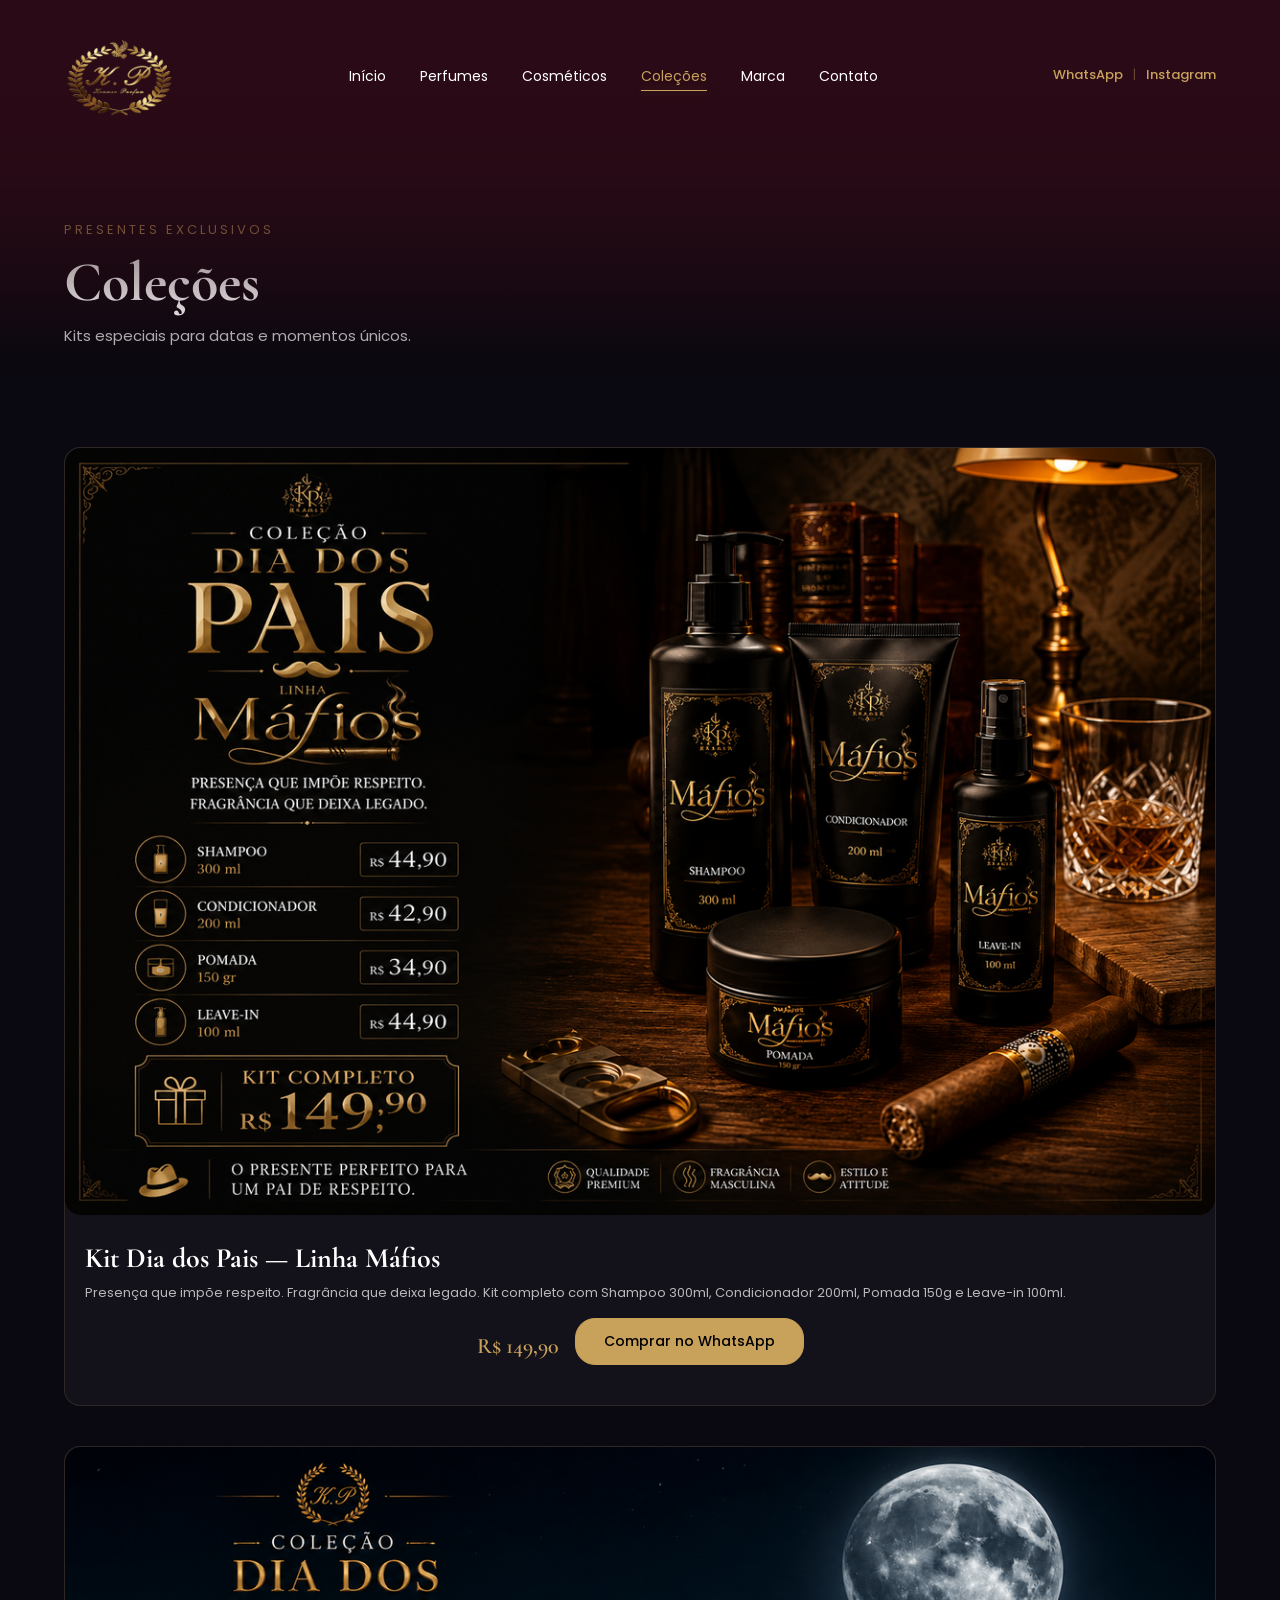
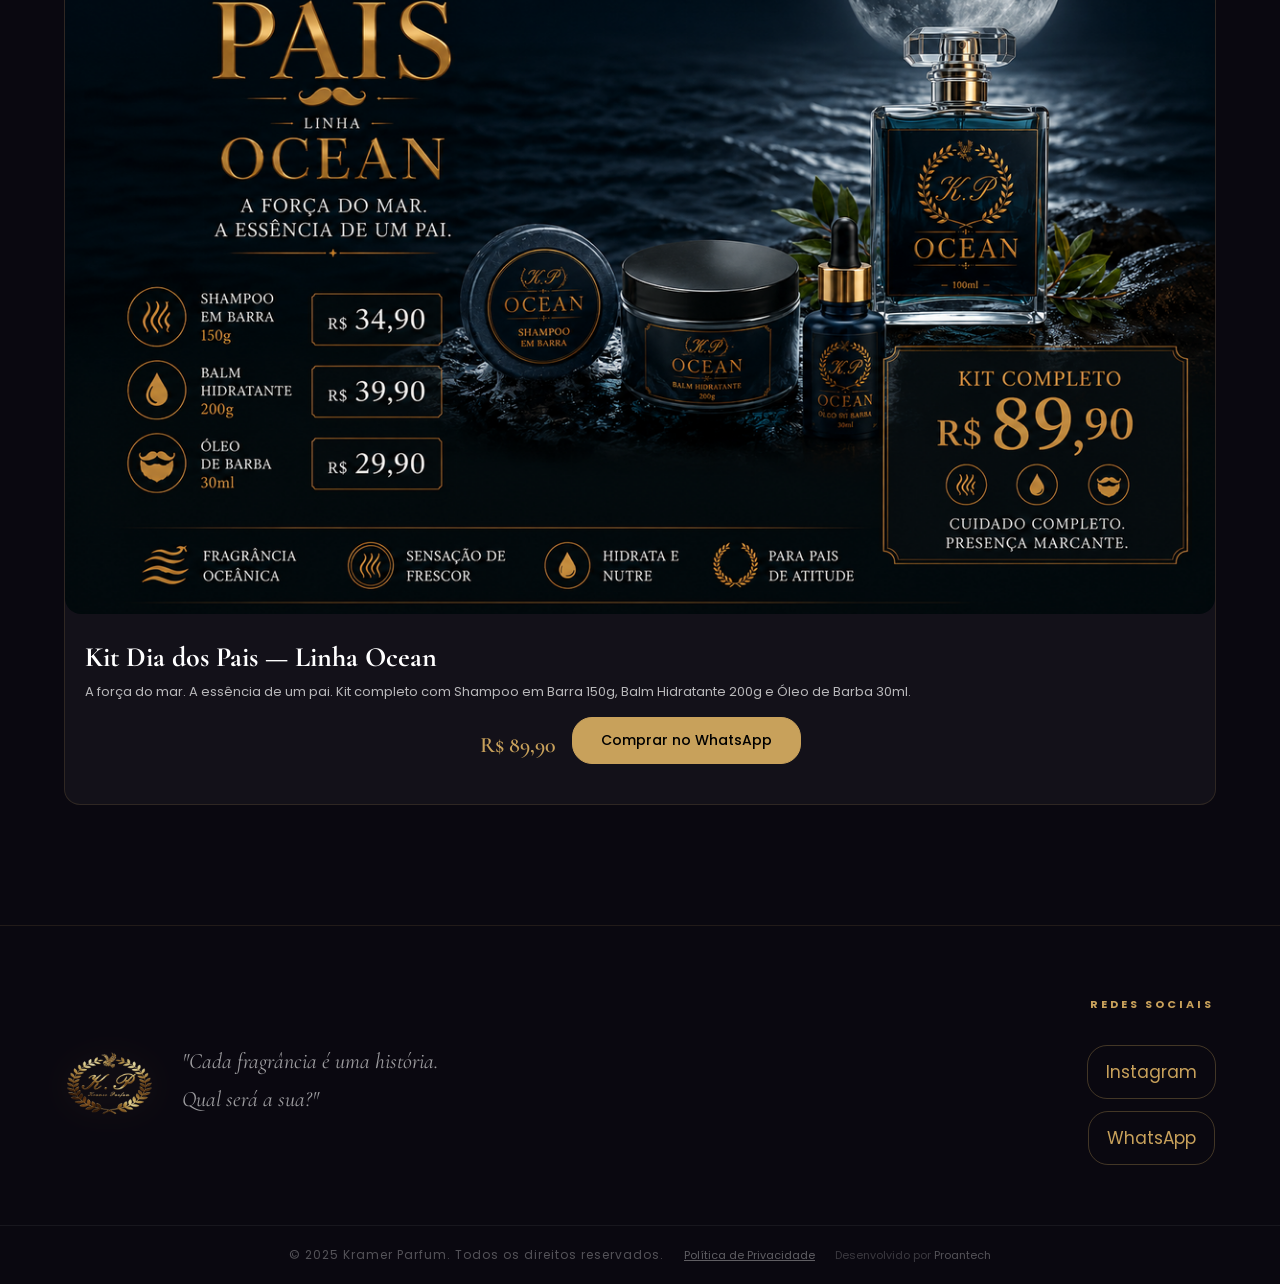
==== colecoes.html @ ac31b524 "update update" ====
<!DOCTYPE html>
<html lang="pt-BR">
<head>
    <meta charset="UTF-8">
    <link rel="icon" type="image/x-icon" href="imagens/logo/fivicon.ico">
    <meta name="viewport" content="width=device-width, initial-scale=1.0">
    <title>Coleções — Kramer Parfum</title>
    <link href="https://fonts.googleapis.com/css2?family=Poppins:wght@300;400;600&family=Cormorant+Garamond:wght@500;600&display=swap" rel="stylesheet">
    <link rel="stylesheet" href="style.css?v=1.2">
</head>
<body data-page="colecoes">

<header class="header">
    <div class="container">
        <div class="logo"><img src="imagens/logo/logo.png" alt="Kramer Parfum"></div>
        <nav class="menu">
            <a href="index.html"      data-page="inicio">Início</a>
            <a href="perfumes.html"   data-page="perfumes">Perfumes</a>
            <a href="cosmeticos.html" data-page="cosmeticos">Cosméticos</a>
            <a href="colecoes.html"   data-page="colecoes">Coleções</a>
            <a href="marca.html"      data-page="marca">Marca</a>
            <a href="contato.html"    data-page="contato">Contato</a>
        </nav>
        <div class="header-social desktop-only">
            <a href="https://wa.me/5500000000000" target="_blank">WhatsApp</a>
            <span class="header-social-sep">|</span>
            <a href="https://instagram.com/kramerparfum" target="_blank">Instagram</a>
        </div>
        <button class="hamburger" id="hamburger" onclick="toggleMenu()">
            <span></span><span></span><span></span>
        </button>
    </div>
</header>

<div class="menu-mobile" id="menuMobile">
    <button class="menu-mobile-close" onclick="toggleMenu()">×</button>
    <nav class="menu-mobile-links">
        <a href="index.html"      data-page="inicio"     onclick="toggleMenu()">Início</a>
        <a href="perfumes.html"   data-page="perfumes"   onclick="toggleMenu()">Perfumes</a>
        <a href="cosmeticos.html" data-page="cosmeticos" onclick="toggleMenu()">Cosméticos</a>
        <a href="colecoes.html"   data-page="colecoes"   onclick="toggleMenu()">Coleções</a>
        <a href="marca.html"      data-page="marca"      onclick="toggleMenu()">Marca</a>
        <a href="contato.html"    data-page="contato"    onclick="toggleMenu()">Contato</a>
    </nav>
    <div class="menu-mobile-social">
        <a href="https://wa.me/5500000000000" target="_blank" class="menu-social-btn" title="WhatsApp">
            <svg width="24" height="24" viewBox="0 0 24 24" fill="currentColor"><path d="M17.472 14.382c-.297-.149-1.758-.867-2.03-.967-.273-.099-.471-.148-.67.15-.197.297-.767.966-.94 1.164-.173.199-.347.223-.644.075-.297-.15-1.255-.463-2.39-1.475-.883-.788-1.48-1.761-1.653-2.059-.173-.297-.018-.458.13-.606.134-.133.298-.347.446-.52.149-.174.198-.298.298-.497.099-.198.05-.371-.025-.52-.075-.149-.669-1.612-.916-2.207-.242-.579-.487-.5-.669-.51-.173-.008-.371-.01-.57-.01-.198 0-.52.074-.792.372-.272.297-1.04 1.016-1.04 2.479 0 1.462 1.065 2.875 1.213 3.074.149.198 2.096 3.2 5.077 4.487.709.306 1.262.489 1.694.625.712.227 1.36.195 1.871.118.571-.085 1.758-.719 2.006-1.413.248-.694.248-1.289.173-1.413-.074-.124-.272-.198-.57-.347z"/><path d="M12 0C5.373 0 0 5.373 0 12c0 2.123.554 4.116 1.524 5.849L.057 23.487a.5.5 0 00.611.611l5.638-1.467A11.945 11.945 0 0012 24c6.627 0 12-5.373 12-12S18.627 0 12 0zm0 22c-1.885 0-3.65-.504-5.17-1.385l-.37-.217-3.835.997.997-3.835-.217-.37A9.944 9.944 0 012 12C2 6.477 6.477 2 12 2s10 4.477 10 10-4.477 10-10 10z"/></svg>
        </a>
        <a href="https://instagram.com/kramerparfum" target="_blank" class="menu-social-btn" title="Instagram">
            <svg width="24" height="24" viewBox="0 0 24 24" fill="none" stroke="currentColor" stroke-width="2" stroke-linecap="round" stroke-linejoin="round"><rect x="2" y="2" width="20" height="20" rx="5" ry="5"/><circle cx="12" cy="12" r="4"/><circle cx="17.5" cy="6.5" r="1" fill="currentColor" stroke="none"/></svg>
        </a>
    </div>
</div>
<div class="menu-mobile-overlay" id="menuOverlay" onclick="toggleMenu()"></div>

<section class="page-hero">
    <div class="page-hero-overlay"></div>
    <div class="container page-hero-content">
        <span>Presentes Exclusivos</span>
        <h1>Coleções</h1>
        <p>Kits especiais para datas e momentos únicos.</p>
    </div>
</section>

<section class="produtos-grid container" id="colecoesGrid"></section>

<div class="em-breve" id="emBreve" style="display:none">
    <h2>Em breve</h2>
    <p>Nossas coleções especiais estão sendo preparadas. Fique atento às novidades.</p>
    <a href="https://wa.me/5500000000000" target="_blank" class="btn-whatsapp">Avisar quando chegar</a>
</div>


<script>
fetch('data/colecoes.json?v=1.2')
    .then(r => r.json())
    .then(colecoes => {
        if(!colecoes || colecoes.length === 0){
            document.getElementById('emBreve').style.display = 'block';
            return;
        }
        const grid = document.getElementById('colecoesGrid');
        grid.innerHTML = colecoes.map(c => {
            const msg = encodeURIComponent('Olá! Tenho interesse na ' + c.nome);
            const wa  = 'https://wa.me/5500000000000?text=' + msg;
            return `
            <div class="produto-card colecao-card">
                <img src="${c.imagem}" alt="${c.nome}" onerror="this.style.background='rgba(200,161,91,.08)';this.style.minHeight='280px'">
                <div class="produto-info">
                    <h3>${c.nome}</h3>
                    <p>${c.descricao}</p>
                    <div class="colecao-footer">
                        <div class="produto-preco">${c.preco}</div>
                        <a href="${wa}" target="_blank" class="btn-comprar-ja colecao-btn">Comprar no WhatsApp</a>
                    </div>
                </div>
            </div>`;
        }).join('');
    })
    .catch(() => {
        document.getElementById('colecoesGrid').style.display = 'none';
        document.getElementById('emBreve').style.display = 'block';
    });
</script>

<footer class="footer">
    <div class="footer-topo container">

        <!-- ESQUERDA: logo + frase -->
        <div class="footer-marca">
            <img src="imagens/logo/logo.png" alt="Kramer Parfum">
            <p class="footer-frase">"Cada fragrância é uma história.<br>Qual será a sua?"</p>
            <!-- ícones só no mobile -->
            <div class="footer-social-mobile">
                <a href="https://instagram.com/kramerparfum" target="_blank" title="Instagram">
                    <svg width="20" height="20" fill="none" stroke="currentColor" stroke-width="2" stroke-linecap="round" stroke-linejoin="round"><use href="imagens/icons.svg#icon-instagram"></use></svg>
                </a>
                <a href="#" data-whatsapp target="_blank" title="WhatsApp">
                    <svg width="20" height="20" fill="currentColor"><use href="imagens/icons.svg#icon-whatsapp"></use></svg>
                </a>
            </div>
        </div>

        <!-- CENTRO: Proantech removido do grid, vai para o rodapé base -->

        <!-- DIREITA: redes sociais -->
        <div class="footer-redes">
            <h4>Redes Sociais</h4>
            <a href="https://instagram.com/kramerparfum" target="_blank" class="footer-rede-btn">Instagram</a>
            <a href="#" data-whatsapp target="_blank" class="footer-rede-btn">WhatsApp</a>
        </div>

    </div>

    <div class="footer-base">
        <p>© 2025 Kramer Parfum. Todos os direitos reservados.</p>
        <p class="footer-politica"><a href="privacidade.html">Política de Privacidade</a></p>
        <p class="footer-dev">Desenvolvido por <a href="https://proantech.vercel.app/" target="_blank">Proantech</a></p>
    </div>
</footer>


<script src="cube.js?v=1.2"></script>
</body>
</html>
---- style.css ----
*{
    margin:0;
    padding:0;
    box-sizing:border-box;
    font-family:'Poppins', sans-serif;
}

body{
    background:#0a0810;
    color:#fff;
}

/* =========================
HEADER
========================= */
.header{
    position:fixed;
    width:100%;
    top:0;
    left:0;
    padding:20px 0 220px 0;
    z-index:1000;
    background: linear-gradient(
        to bottom,
        rgba(42,10,22,1)   0%,
        rgba(42,10,22,1)   25%,
        rgba(42,10,22,.8)  50%,
        rgba(42,10,22,.4)  75%,
        rgba(42,10,22,.0)  100%
    );
    transition:.4s;
    pointer-events:none;
}

/* permite cliques nos filhos do header */
.header .container{
    pointer-events:all;
}

.header::after{
    display:none;
}

.header.scrolled{
    background: linear-gradient(
        to bottom,
        rgba(42,10,22,1)   0%,
        rgba(42,10,22,1)   25%,
        rgba(42,10,22,.8)  50%,
        rgba(42,10,22,.4)  75%,
        rgba(42,10,22,.0)  100%
    );
}

.container{
    width:90%;
    max-width:1200px;
    margin:auto;
    display:flex;
    justify-content:space-between;
    align-items:center;
}

.logo img{
    height:110px;
    width:auto;
    object-fit:contain;
    display:block;
}

.menu a{
    position:relative;
    margin:0 15px;
    color:#fff;
    text-decoration:none;
    font-size:14px;
    padding:5px 0;
    transition:.3s;
}

/* linha animada */
.menu a::after{
    content:"";
    position:absolute;
    left:0;
    bottom:0;
    width:0%;
    height:1px;
    background:#C8A15B;
    transition:width .3s ease;
}

/* hover efeito */
.menu a:hover{
    color:#C8A15B;
}

.menu a:hover::after{
    width:100%;
}

.menu a::after{
    box-shadow:0 0 10px rgba(200,161,91,.4);
}

.btn-whatsapp{
    background:transparent;
    border:1px solid #C8A15B;
    color:#C8A15B;
    padding:10px 18px;
    border-radius:20px;
    text-decoration:none;
    display:inline-block;
    font-weight:500;
    transition:.3s;
}

/* hover premium */
.btn-whatsapp:hover{
    background:#C8A15B;
    color:#0f172a;
    transform:translateY(-2px);
}

/* =========================
HERO
========================= */
.hero{
    height:100vh;
    position:relative;
}

.hero-bg-gradient{
    position:absolute;
    inset:0;
    z-index:1;
    pointer-events:none;
    background:
        linear-gradient(
            to bottom,
            transparent 50%,
            rgba(10,8,16,.3) 65%,
            rgba(10,8,16,.7) 80%,
            rgba(10,8,16,1)  95%,
            rgba(10,8,16,1)  100%
        ),
        linear-gradient(
            90deg,
            rgba(74,15,31,.85) 0%,
            rgba(15,23,42,.40) 50%,
            rgba(0,0,0,.85) 100%
        );
}

/* Swiper */
.swiper{
    width:100%;
    height:100%;
}

.swiper-slide{
    position:relative;
    display:flex;
    align-items:center;
}

/* BACKGROUNDS */
.slide1{
    background:url("imagens/produtos/perfumes/ocean.png") center/cover no-repeat;
}

.slide2{
    background:url("imagens/produtos/perfumes/mafios.png") center/cover no-repeat;
}

.slide3{
    background:url("imagens/produtos/perfumes/zaraia.png") center/cover no-repeat;
}

.slide4{
    background:url("imagens/produtos/perfumes/anurby.png") center/cover no-repeat;
}

.slide5{
    background:url("imagens/produtos/perfumes/bloodesilk.png") center/cover no-repeat;
}

/* OVERLAY */
.overlay{
    position:absolute;
    inset:0;
    background: linear-gradient(
        90deg,
        rgba(10,10,10,.85),
        rgba(10,10,10,.4),
        rgba(10,10,10,.1)
    );
}

/* CONTENT */
.content{
    position:relative;
    z-index:2;
    padding-top:320px;
}

.text{
    max-width:520px;
}

/* animação premium */
.text span,
.text h1,
.text p,
.buttons{
    opacity:0;
    transform:translateY(20px);
    animation:fadeUp .8s forwards;
}

.text span{ animation-delay:.2s; }
.text h1{ animation-delay:.4s; }
.text p{ animation-delay:.6s; }
.buttons{ animation-delay:.8s; }

.text span{
    color:#C8A15B;
    letter-spacing:3px;
    font-size:13px;
    text-transform:uppercase;
}

.nome-mobile{
    display:none;
}

.text h1{
    font-size:64px;
    font-family:'Cormorant Garamond', serif;
    margin:10px 0;
}

.text p{
    opacity:.8;
    line-height:1.6;
    margin-bottom:25px;
}

/* BUTTONS */
.buttons{
    display:flex;
    gap:12px;
    flex-wrap:wrap;
}

.buttons a{
    display:inline-block;
    padding:12px 22px;
    border-radius:30px;
    text-decoration:none;
    transition:.3s;
    font-weight:500;
}

.buttons a:first-child{
    background:#C8A15B;
    color:#111;
}

.buttons a:hover{
    transform:translateY(-3px);
}

/* ANIMATION */
@keyframes fadeUp{
    to{
        opacity:1;
        transform:translateY(0);
    }
}

/* PAGINATION */
.swiper-pagination-bullet{
    background:#fff;
    opacity:.4;
}

.swiper-pagination-bullet-active{
    background:#C8A15B;
    opacity:1;
}

/* =========================
SHOWCASE
========================= */
.showcase{
    position:fixed;
    inset:0;
    opacity:0;
    visibility:hidden;
    transition:.4s ease;
    z-index:9999;
}

.showcase.active{
    opacity:1;
    visibility:visible;
}

.showcase-overlay{
    position:absolute;
    inset:0;
    background:rgba(0,0,0,.6);
    backdrop-filter:blur(10px);
}

.showcase-content{
    position:relative;
    width:85%;
    height:85%;
    margin:5% auto;
    background: linear-gradient(135deg, #3a0b18 0%, #1a0a10 50%, #0a0810 100%);
    border-radius:20px;
    display:flex;
    overflow:hidden;
    box-shadow:0 20px 60px rgba(0,0,0,.6);

    transform:scale(.9);
    opacity:0;
    transition:.4s;
}

.showcase.active .showcase-content{
    transform:scale(1);
    opacity:1;
}

.showcaseSwiper{
    width:60%;
    height:100%;
}

.showcaseSwiper img{
    width:100%;
    height:100%;
    object-fit:cover;
}

.info{
    width:40%;
    padding:40px;
    overflow-y:auto;
    display:flex;
    flex-direction:column;
}

.info h2{
    font-size:40px;
    font-family:'Cormorant Garamond', serif;
}

.info p{
    margin:20px 0;
    opacity:.8;
    line-height:1.6;
}

/* botões do popup de perfume: "Comprar já" + "Ir para Perfumes" lado a lado */
.showcase-buttons{
    display:flex;
    gap:12px;
    flex-wrap:wrap;
    margin-top:auto;
    padding-top:24px;
}

/* "Comprar já": todo dourado, letras brancas */
.btn-comprar-ja{
    background:#C8A15B;
    border:1px solid #C8A15B;
    color:#000000;
    padding:10px 18px;
    border-radius:20px;
    text-decoration:none;
    display:inline-block;
    font-weight:500;
    transition:.3s;
}

.btn-comprar-ja:hover{
    background:#b8924f;
    transform:translateY(-2px);
}

/* Botão estilo outline dourado (borda + texto dourados) — usado no
   popup ("Ir para Perfumes") e na página de perfumes ("Ver Contratipos") */
.btn-perfumes{
    background:transparent;
    border:1px solid #C8A15B;
    color:#C8A15B;
    padding:10px 18px;
    border-radius:20px;
    text-decoration:none;
    display:inline-block;
    font-weight:500;
    transition:.3s;
}

.btn-perfumes:hover{
    background:rgba(200,161,91,.1);
    transform:translateY(-2px);
}

/* ajuste de espaçamento do botão dentro do hero de página (perfumes/contratipo) */
.btn-ver-contratipo,
.btn-ver-marca-propria{
    margin-top:14px;
}

.close{
    position:absolute;
    top:15px;
    right:20px;
    font-size:30px;
    background:none;
    border:none;
    color:#fff;
    cursor:pointer;
}

/* =========================
RESPONSIVO
========================= */
@media(max-width:768px){

.hero h1{
    font-size:42px;
}

/* HERO MOBILE: texto empilhado em cima, botão "Conhecer" embaixo.
   O h1 e o span originais (label "Coleção Premium" etc) ficam
   escondidos; o .nome-mobile (novo elemento, só existe no HTML
   além do span/h1 originais) assume o papel de título aqui.
   No desktop nada disso é aplicado — .nome-mobile fica oculto. */
.content{
    padding-top: 0;
    display:flex;
    align-items:flex-end;
    min-height:100%;
    padding-bottom: 50px;
}

.text{
    max-width:100%;
    width:100%;
}

/* esconde o h1 e o span originais (label "Coleção Premium" etc);
   o .nome-mobile assume o papel de título aqui */
.text h1,
.text > span:not(.nome-mobile){
    display:none;
}

.nome-mobile{
    display:block;
    color:#fff;
    font-family:'Cormorant Garamond', serif;
    font-size:34px;
    font-weight:600;
    letter-spacing:0;
    text-transform:none;
    margin-bottom:8px;
    text-shadow: 0 1px 8px rgba(0,0,0,.6);
}

.text p{
    max-width: 90%;
    font-size:15px;
    line-height:1.5;
    margin-bottom:20px;
    text-shadow: 0 1px 6px rgba(0,0,0,.6);
}

/* overlay mais forte embaixo no mobile, pra garantir contraste
   do texto mesmo com fundo claro/produto claro */
.hero-bg-gradient{
    background:
        linear-gradient(
            to bottom,
            transparent 35%,
            rgba(10,8,16,.55) 60%,
            rgba(10,8,16,.85) 80%,
            rgba(10,8,16,1)  100%
        );
}

.overlay{
    background: linear-gradient(
        to bottom,
        rgba(10,10,10,.15),
        rgba(10,10,10,.25) 50%,
        rgba(10,10,10,.6) 100%
    );
}

.showcase-content{
    flex-direction:column;
    width:95%;
    height:90%;
}

.showcaseSwiper{
    width:100%;
    height:45%;
    flex-shrink:0;
}

.info{
    width:100%;
    flex:1;
    padding:16px 20px 24px;
    overflow-y:auto;
}

.info h2{
    font-size:28px;
}

.showcase-buttons{
    flex-direction:column;
    gap:10px;
}

.btn-comprar-ja,
.btn-perfumes{
    display:block;
    text-align:center;
    width:100%;
    box-sizing:border-box;
}

/* botão fechar sempre visível no mobile */
.close{
    position:fixed;
    top:calc(5vh + 8px);
    left:calc(2.5% + 8px);
    right:auto;
    z-index:99999;
    background:rgba(0,0,0,.5);
    border-radius:50%;
    width:36px;
    height:36px;
    display:flex;
    align-items:center;
    justify-content:center;
    font-size:22px;
}

.slide1,
.slide2,
.slide3,
.slide4,
.slide5{
    background-blend-mode: multiply;
    background-color: rgba(0,0,0,.25);
}

}

/* Link ativo no menu */
.menu a.active{
    color:#C8A15B;
}
.menu a.active::after{
    width:100%;
}

/* =========================
PÁGINAS INTERNAS
========================= */

/* Hero das páginas internas */
.page-hero{
    position:relative;
    min-height:300px;
    display:flex;
    align-items:flex-end;
    padding-top:220px;
    padding-bottom:40px;
}

.page-hero-overlay{
    position:absolute;
    inset:0;
    background: linear-gradient(
        to bottom,
        rgba(42,10,22,.95) 0%,
        rgba(26,10,18,.7)  60%,
        rgba(13,8,16,0)    100%
    );
}

.page-hero-content{
    position:relative;
    z-index:2;
    flex-direction:column;
    align-items:flex-start;
    gap:8px;
}

.page-hero-content span{
    color:#C8A15B;
    letter-spacing:3px;
    font-size:13px;
    text-transform:uppercase;
}

.page-hero-content h1{
    font-size:56px;
    font-family:'Cormorant Garamond', serif;
    margin:0;
}

.page-hero-content p{
    opacity:.7;
    font-size:15px;
    text-decoration:none;
}

/* garante que nenhum elemento dentro do page-hero-content herde sublinhado */
.page-hero-content *{
    text-decoration:none;
}

/* Grid de produtos */
.produtos-grid{
    display:grid;
    grid-template-columns: repeat(auto-fill, minmax(260px, 1fr));
    gap:30px;
    padding:60px 0 80px;
    flex-direction:column;
    align-items:unset;
    justify-content:unset;
}

.produto-card{
    background:rgba(255,255,255,.04);
    border:1px solid rgba(200,161,91,.15);
    border-radius:16px;
    overflow:hidden;
    transition:.3s;
    cursor:pointer;
}

.produto-card:hover{
    border-color:rgba(200,161,91,.5);
    transform:translateY(-6px);
    box-shadow:0 20px 40px rgba(0,0,0,.4);
}

.produto-card img{
    width:100%;
    height:280px;
    object-fit:cover;
}

.produto-info{
    padding:20px;
}

.produto-info span{
    color:#C8A15B;
    font-size:11px;
    letter-spacing:2px;
    text-transform:uppercase;
}

.produto-info h3{
    font-family:'Cormorant Garamond', serif;
    font-size:28px;
    margin:6px 0 8px;
}

.produto-info p{
    font-size:13px;
    opacity:.7;
    margin-bottom:16px;
    line-height:1.5;
}

/* Em breve / textos internos */
.page-content{
    padding:80px 0;
    flex-direction:column;
    align-items:flex-start;
    justify-content:flex-start;
}

.em-breve{
    text-align:center;
    width:100%;
    padding:80px 20px;
}

.em-breve h2{
    font-family:'Cormorant Garamond', serif;
    font-size:48px;
    color:#C8A15B;
    margin-bottom:16px;
}

.em-breve p{
    opacity:.7;
    margin-bottom:30px;
    font-size:15px;
}

.marca-texto h2{
    font-family:'Cormorant Garamond', serif;
    font-size:40px;
    color:#C8A15B;
    margin-bottom:20px;
}

.marca-texto p{
    opacity:.75;
    line-height:1.8;
    font-size:15px;
    max-width:700px;
    margin-bottom:16px;
}

/* =========================
POLÍTICA DE PRIVACIDADE
========================= */
.privacidade-texto{
    max-width:800px;
}

.privacidade-texto h2{
    font-family:'Cormorant Garamond', serif;
    font-size:28px;
    color:#C8A15B;
    margin:36px 0 14px;
}

.privacidade-texto h2:first-of-type{
    margin-top:20px;
}

.privacidade-texto p{
    opacity:.75;
    line-height:1.8;
    font-size:15px;
    margin-bottom:14px;
}

.privacidade-texto ul{
    margin:0 0 16px 20px;
    opacity:.75;
    line-height:1.8;
    font-size:15px;
}

.privacidade-texto li{
    margin-bottom:6px;
}

.contato-box{
    display:flex;
    gap:40px;
    flex-wrap:wrap;
}

.contato-item{
    flex:1;
    min-width:240px;
    background:rgba(255,255,255,.04);
    border:1px solid rgba(200,161,91,.15);
    border-radius:16px;
    padding:40px;
}

.contato-item h3{
    font-family:'Cormorant Garamond', serif;
    font-size:32px;
    color:#C8A15B;
    margin-bottom:12px;
}

.contato-item p{
    opacity:.7;
    margin-bottom:24px;
    line-height:1.6;
}

/* =========================
FORMULÁRIO DE CONTATO
========================= */
.contato-form-wrap{
    margin-top:40px;
    background:rgba(255,255,255,.04);
    border:1px solid rgba(200,161,91,.15);
    border-radius:16px;
    padding:40px;
}

.contato-form-wrap h3{
    font-family:'Cormorant Garamond', serif;
    font-size:32px;
    color:#C8A15B;
    margin-bottom:12px;
}

.contato-form-wrap > p{
    opacity:.7;
    margin-bottom:28px;
    line-height:1.6;
}

.form-row{
    display:grid;
    grid-template-columns:1fr 1fr;
    gap:20px;
}

.form-group{
    margin-bottom:20px;
    display:flex;
    flex-direction:column;
}

.form-group label{
    font-size:13px;
    opacity:.75;
    margin-bottom:8px;
}

.form-group input,
.form-group textarea{
    background:rgba(255,255,255,.05);
    border:1px solid rgba(200,161,91,.25);
    border-radius:8px;
    padding:12px 14px;
    color:#fff;
    font-size:14px;
    font-family:'Poppins', sans-serif;
    transition:.3s;
}

.form-group input::placeholder,
.form-group textarea::placeholder{
    color:rgba(255,255,255,.35);
}

.form-group input:focus,
.form-group textarea:focus{
    outline:none;
    border-color:#C8A15B;
    background:rgba(255,255,255,.08);
}

.form-group textarea{
    resize:vertical;
}

.form-group .input-erro{
    border-color:#e05c5c;
    background:rgba(224,92,92,.08);
}

.captcha-row{
    display:flex;
    gap:10px;
    align-items:center;
}

.captcha-row input{
    flex:1;
}

.captcha-refresh{
    background:transparent;
    border:1px solid rgba(200,161,91,.35);
    color:#C8A15B;
    width:44px;
    height:44px;
    border-radius:8px;
    font-size:18px;
    cursor:pointer;
    transition:.3s;
    flex-shrink:0;
}

.captcha-refresh:hover{
    background:rgba(200,161,91,.15);
}

.form-msg{
    min-height:20px;
    font-size:13px;
    margin-bottom:12px;
}

.form-msg.erro{
    color:#e05c5c;
}

.form-msg.sucesso{
    color:#7bc47f;
}

.form-check{
    margin-bottom:24px;
}

.checkbox-label{
    display:flex;
    align-items:flex-start;
    gap:10px;
    font-size:13px;
    opacity:.8;
    line-height:1.5;
    cursor:pointer;
}

.checkbox-label input[type="checkbox"]{
    margin-top:3px;
    width:16px;
    height:16px;
    accent-color:#C8A15B;
    flex-shrink:0;
    cursor:pointer;
}

.checkbox-label a{
    color:#C8A15B;
    text-decoration:underline;
}

.form-check.input-erro{
    outline:1px solid #e05c5c;
    border-radius:8px;
    padding:6px;
    margin-left:-6px;
    margin-right:-6px;
}

.btn-enviar-contato{
    border:none;
    cursor:pointer;
}

@media(max-width:700px){
    .form-row{
        grid-template-columns:1fr;
    }
}


/* =========================
DETALHE DO PRODUTO
========================= */
.detalhe-wrap{
    display:flex;
    min-height:100vh;
    padding-top:160px;
}

.detalhe-img{
    position:fixed;
    top:0;
    left:0;
    width:40%;
    height:100vh;
    background-size:cover;
    background-position:center;
    z-index:0;
}

.detalhe-img-overlay{
    position:absolute;
    inset:0;
    background: linear-gradient(
        to right,
        rgba(10,5,15,.1)  0%,
        rgba(15,10,20,.5) 60%,
        rgba(15,10,20,1)  100%
    );
}

.btn-voltar{
    position:fixed;
    top:150px;
    left:70px;
    color:#C8A15B;
    text-decoration:none;
    font-size:14px;
    letter-spacing:1px;
    transition:.3s;
    z-index:2000;
    background:rgba(10,5,15,.5);
    padding:8px 16px;
    border-radius:20px;
    border:1px solid rgba(200,161,91,.3);
    backdrop-filter:blur(6px);
}

.btn-voltar:hover{
    opacity:.7;
}

.detalhe-info{
    margin-left:40%;
    width:60%;
    padding:60px 60px 80px 60px;
    min-height:100vh;
    display:flex;
    flex-direction:column;
    justify-content:center;
    gap:20px;
    background: linear-gradient(
        to bottom,
        #0f0a14 0%,
        #0f0a14 100%
    );
}

.detalhe-categoria{
    color:#C8A15B;
    font-size:12px;
    letter-spacing:3px;
    text-transform:uppercase;
}

.detalhe-nome{
    font-family:'Cormorant Garamond', serif;
    font-size:64px;
    line-height:1.1;
    margin:0;
}

.detalhe-desc{
    opacity:.75;
    line-height:1.8;
    font-size:15px;
    max-width:480px;
}

/* Notas olfativas */
.notas-wrap h3,
.sugestao-wrap h3{
    font-family:'Cormorant Garamond', serif;
    font-size:22px;
    color:#C8A15B;
    margin-bottom:14px;
    letter-spacing:1px;
}

.notas-grid{
    display:flex;
    gap:16px;
    flex-wrap:wrap;
}

.nota-item{
    flex:1;
    min-width:130px;
    background:rgba(200,161,91,.07);
    border:1px solid rgba(200,161,91,.2);
    border-radius:12px;
    padding:16px 18px;
}

.nota-label{
    display:block;
    color:#C8A15B;
    font-size:11px;
    letter-spacing:2px;
    text-transform:uppercase;
    margin-bottom:6px;
}

.nota-item p{
    font-size:13px;
    opacity:.8;
    line-height:1.5;
    margin:0;
}

/* Sugestão de uso */
.sugestao-wrap p{
    font-size:14px;
    opacity:.75;
    line-height:1.7;
    max-width:480px;
}

/* Compra */
.detalhe-compra{
    display:flex;
    align-items:center;
    gap:24px;
    margin-top:8px;
    flex-wrap:wrap;
}

.detalhe-preco{
    font-family:'Cormorant Garamond', serif;
    font-size:40px;
    color:#C8A15B;
    font-weight:600;
}

.btn-comprar{
    display:inline-block;
    background:#C8A15B;
    color:#111;
    padding:14px 28px;
    border-radius:30px;
    text-decoration:none;
    font-weight:600;
    font-size:14px;
    transition:.3s;
    white-space:nowrap;
}

.btn-comprar:hover{
    transform:translateY(-3px);
    box-shadow:0 10px 30px rgba(200,161,91,.35);
}

/* Preço nos cards */
.produto-preco{
    color:#C8A15B;
    font-family:'Cormorant Garamond', serif;
    font-size:22px;
    margin-top:8px;
    font-weight:600;
}

/* card como link */
.produto-card{
    text-decoration:none;
    color:inherit;
    display:block;
}

/* Responsivo detalhe */
@media(max-width:768px){
    .detalhe-wrap{
        flex-direction:column;
        padding-top:0;
    }

    .detalhe-img{
        position:relative;
        width:100%;
        height:50vh;
    }

    .detalhe-info{
        margin-left:0;
        width:100%;
        padding:40px 24px 60px;
    }

    .detalhe-nome{
        font-size:42px;
    }

    .btn-voltar{
        top:130px;
        left:20px;
    }
}

/* =========================
NOSSA HISTÓRIA
========================= */
.historia{
    padding:100px 0;
    position:relative;
    background:rgba(10,8,16,1);
}

.historia-inner{
    display:flex;
    align-items:center;
    gap:80px;
    flex-direction:row;
}

.historia-texto{
    flex:1;
    display:flex;
    flex-direction:column;
    gap:18px;
}

.secao-label{
    color:#C8A15B;
    font-size:12px;
    letter-spacing:3px;
    text-transform:uppercase;
}

.historia-texto h2{
    font-family:'Cormorant Garamond', serif;
    font-size:44px;
    line-height:1.2;
    margin:0;
}

.historia-texto p{
    opacity:.75;
    line-height:1.8;
    font-size:15px;
    max-width:520px;
}

.btn-historia{
    display:inline-block;
    color:#C8A15B;
    text-decoration:none;
    font-size:14px;
    letter-spacing:1px;
    border-bottom:1px solid rgba(200,161,91,.4);
    padding-bottom:4px;
    width:fit-content;
    transition:.3s;
    margin-top:8px;
}

.btn-historia:hover{
    opacity:.7;
}

.historia-imagem{
    flex:0 0 340px;
    display:flex;
    align-items:center;
    justify-content:center;
}

.historia-imagem img{
    width:100%;
    max-width:320px;
    opacity:.85;
    filter:drop-shadow(0 0 40px rgba(200,161,91,.2));
}

/* divisor sutil entre seções */
.historia::after{
    content:"";
    display:block;
    width:60px;
    height:1px;
    background:rgba(200,161,91,.3);
    margin:0 auto;
    position:absolute;
    bottom:0;
    left:50%;
    transform:translateX(-50%);
}

/* =========================
DIFERENCIAIS
========================= */
.diferenciais{
    padding:100px 0 120px;
    text-align:center;
}

.diferenciais .container{
    flex-direction:column;
    gap:50px;
}

.diferenciais-titulo{
    font-family:'Cormorant Garamond', serif;
    font-size:48px;
    margin:8px 0 0;
}

.diferenciais-grid{
    display:grid;
    grid-template-columns:repeat(auto-fit, minmax(260px, 1fr));
    gap:30px;
    width:100%;
    text-align:left;
}

.diferencial-card{
    background:rgba(255,255,255,.03);
    border:1px solid rgba(200,161,91,.12);
    border-radius:20px;
    padding:40px 36px;
    transition:.3s;
}

.diferencial-card:hover{
    border-color:rgba(200,161,91,.4);
    background:rgba(200,161,91,.05);
    transform:translateY(-4px);
}

.diferencial-icone{
    font-size:28px;
    color:#C8A15B;
    margin-bottom:20px;
}

.diferencial-card h3{
    font-family:'Cormorant Garamond', serif;
    font-size:26px;
    margin-bottom:12px;
}

.diferencial-card p{
    opacity:.7;
    line-height:1.7;
    font-size:14px;
}

/* Responsivo */
@media(max-width:768px){
    .historia-inner{
        flex-direction:column;
        gap:40px;
    }
    .historia-imagem{
        flex:unset;
        width:100%;
    }
    .historia-texto h2{
        font-size:32px;
    }
    .diferenciais-titulo{
        font-size:36px;
    }
}

/* =========================
RODAPÉ
========================= */
.footer{
    border-top:1px solid rgba(200,161,91,.12);
    margin-top:40px;
}

.footer-topo{
    display:grid;
    grid-template-columns: 1fr 1fr;
    gap:50px;
    padding:70px 0 60px;
    align-items:center;
}

.footer-marca{
    display:flex;
    flex-direction:row;
    align-items:center;
    gap:28px;
}

.footer-marca img{
    height:90px;
    width:auto;
    flex-shrink:0;
    opacity:.9;
    filter:drop-shadow(0 0 20px rgba(200,161,91,.15));
}

.footer-frase{
    font-family:'Cormorant Garamond', serif;
    font-size:22px;
    color:rgba(255,255,255,.6);
    line-height:1.7;
    font-style:italic;
}

.footer-redes h4{
    color:#C8A15B;
    font-size:11px;
    letter-spacing:3px;
    text-transform:uppercase;
    margin-bottom:20px;
}

.footer-redes{
    display:flex;
    flex-direction:column;
    gap:12px;
    align-self:start;
    align-items:center;
    margin-left:auto;
}

.footer-rede-btn{
    display:inline-block;
    border:1px solid rgba(200,161,91,.3);
    color:#C8A15B;
    text-decoration:none;
    padding:13px 18px;
    border-radius:20px;
    font-size:17px;
    text-align:center;
    transition:.3s;
}

.footer-rede-btn:hover{
    background:#C8A15B;
    color:#111;
}

.footer-base{
    border-top:1px solid rgba(255,255,255,.06);
    padding:20px 0;
    text-align:center;
    display:flex;
    justify-content:center;
    align-items:center;
    gap:20px;
    flex-wrap:wrap;
}

.footer-base p{
    font-size:12px;
    color:rgba(255,255,255,.3);
    letter-spacing:1px;
}

.footer-dev{
    font-size:11px !important;
    color:rgba(255,255,255,.2) !important;
    letter-spacing:0 !important;
}

.footer-dev a{
    color:rgba(255,255,255,.3);
    text-decoration:none;
    transition:.3s;
}

.footer-dev a:hover{
    color:rgba(200,161,91,.5);
}

.footer-politica{
    font-size:11px !important;
    letter-spacing:0 !important;
}

.footer-politica a{
    color:rgba(255,255,255,.35);
    text-decoration:underline;
    transition:.3s;
}

.footer-politica a:hover{
    color:#C8A15B;
}

@media(max-width:768px){
    .footer-topo{
        grid-template-columns:1fr 1fr;
        gap:40px;
    }
    .footer-marca{
        grid-column:1 / -1;
    }
}

/* =========================
MENU MOBILE
========================= */

/* Esconde hamburguer no desktop */
.hamburger{
    display:none;
    flex-direction:column;
    gap:5px;
    background:none;
    border:none;
    cursor:pointer;
    padding:6px;
    z-index:1100;
}

.hamburger span{
    display:block;
    width:24px;
    height:2px;
    background:#C8A15B;
    border-radius:2px;
    transition:.3s;
    transform-origin:center;
}

/* animação X quando aberto */
.hamburger.open span:nth-child(1){ transform:translateY(7px) rotate(45deg); }
.hamburger.open span:nth-child(2){ opacity:0; }
.hamburger.open span:nth-child(3){ transform:translateY(-7px) rotate(-45deg); }

/* Overlay escuro */
.menu-mobile-overlay{
    display:none;
    position:fixed;
    inset:0;
    background:rgba(0,0,0,.6);
    z-index:1199;
    backdrop-filter:blur(4px);
}
.menu-mobile-overlay.open{ display:block; }

/* Painel do menu mobile */
.menu-mobile{
    position:fixed;
    top:0;
    right:-100%;
    width:75%;
    max-width:300px;
    height:100%;
    background: linear-gradient(160deg, #3a0b18 0%, #1a0f14 50%, #0a0810 100%);
    z-index:1200;
    display:flex;
    flex-direction:column;
    padding:60px 36px 40px;
    gap:40px;
    transition:right .35s cubic-bezier(.77,0,.18,1);
    box-shadow:-8px 0 40px rgba(0,0,0,.5);
}

.menu-mobile.open{ right:0; }

.menu-mobile-close{
    position:absolute;
    top:20px;
    right:24px;
    background:none;
    border:none;
    color:#C8A15B;
    font-size:28px;
    cursor:pointer;
    line-height:1;
}

.menu-mobile-links{
    display:flex;
    flex-direction:column;
    gap:24px;
}

.menu-mobile-links a{
    color:#fff;
    text-decoration:none;
    font-size:20px;
    font-family:'Cormorant Garamond', serif;
    letter-spacing:1px;
    transition:.3s;
    border-bottom:1px solid rgba(200,161,91,.1);
    padding-bottom:16px;
}

.menu-mobile-links a:hover,
.menu-mobile-links a.active{
    color:#C8A15B;
}

@media(max-width:768px){
    .hamburger{ display:flex; }

    /* esconde o menu desktop */
    .header .menu{
        display:none;
    }

    /* logo menor no mobile, pra não disputar espaço com
       outros elementos fixos no topo (ex: btn-voltar) */
    .logo img{
        height:70px;
    }
}

/* =========================
RODAPÉ MOBILE
========================= */
@media(max-width:768px){

    .footer-topo{
        grid-template-columns:1fr;
        gap:0;
        padding:50px 0 30px;
        text-align:center;
        align-items:center;
    }

    /* esconde links, contato e redes no mobile */
    .footer-links,
    .footer-contato,
    .footer-redes{
        display:none;
    }

    /* centraliza logo e frase */
    .footer-marca{
        grid-column:unset;
        display:flex;
        flex-direction:column;
        align-items:center;
        gap:16px;
    }

    .footer-marca img{
        height:80px;
        margin-bottom:0;
    }

    .footer-frase{
        font-size:15px;
        text-align:center;
        max-width:260px;
    }

    /* ícones das redes sociais */
    .footer-social-mobile{
        display:flex;
        justify-content:center;
        gap:20px;
        margin-top:24px;
    }

    .footer-social-mobile a{
        display:flex;
        align-items:center;
        justify-content:center;
        width:48px;
        height:48px;
        border-radius:50%;
        border:1px solid rgba(200,161,91,.35);
        color:#C8A15B;
        text-decoration:none;
        font-size:20px;
        transition:.3s;
    }

    .footer-social-mobile a:hover{
        background:#C8A15B;
        color:#111;
    }

    .footer-base{
        padding:16px 0;
    }
}

/* esconde ícones mobile no desktop */
.footer-social-mobile{
    display:none;
}

/* =========================
SLIDES MOBILE - CENTRALIZAR PERFUMES
========================= */
@media(max-width:768px){
    .slide1{ background:url("imagens/produtos/perfumes/ocean-mobile.png") center/cover no-repeat; }
    .slide2{ background:url("imagens/produtos/perfumes/mafios-mobile.png") center/cover no-repeat; }
    .slide3{ background:url("imagens/produtos/perfumes/zaraia-mobile.png") center/cover no-repeat; }
    .slide4{ background:url("imagens/produtos/perfumes/anurby-mobile.png") center/cover no-repeat; }
    .slide5{ background:url("imagens/produtos/perfumes/bloodesilk-mobile.png") center/cover no-repeat; }
}

/* =========================
BOTÕES CONTRATIPO / MARCA PRÓPRIA - MOBILE
========================= */
@media(max-width:768px){
    .btn-ver-contratipo,
    .btn-ver-marca-propria{
        font-size:12px;
        padding:8px 14px;
        margin-top:8px;
        display:inline-block;
        width:auto;
    }
}
/* =========================
PIRÂMIDE OLFATIVA - SHOWCASE
========================= */
.piramide{
    margin:14px 0 10px;
}

.piramide-titulo{
    font-size:11px;
    letter-spacing:3px;
    text-transform:uppercase;
    color:#C8A15B;
    margin-bottom:10px;
}

.piramide-visual{
    display:flex;
    flex-direction:column;
    gap:6px;
}

.piramide-camada{
    display:flex;
    align-items:center;
    gap:10px;
    border-radius:8px;
    padding:8px 14px;
}

.piramide-topo{
    background:rgba(200,161,91,.18);
    border-left:3px solid #C8A15B;
    width:60%;
}

.piramide-coracao{
    background:rgba(200,161,91,.11);
    border-left:3px solid rgba(200,161,91,.6);
    width:80%;
}

.piramide-fundo{
    background:rgba(200,161,91,.06);
    border-left:3px solid rgba(200,161,91,.3);
    width:100%;
}

.piramide-label{
    font-size:10px;
    letter-spacing:2px;
    text-transform:uppercase;
    color:#C8A15B;
    white-space:nowrap;
    min-width:52px;
}

.piramide-notas{
    font-size:12px;
    opacity:.8;
    line-height:1.4;
}

/* Mobile */
@media(max-width:768px){
    .piramide-topo,
    .piramide-coracao,
    .piramide-fundo{
        width:100%;
    }
    .piramide-notas{
        font-size:11px;
    }
}

/* botão Ver Contratipos fora do hero */
.perfumes-actions{
    display:flex;
    gap:12px;
    flex-wrap:wrap;
    padding:28px 0 0;
}

/* =========================
HEADER SOCIAL - WhatsApp | Instagram
========================= */
.header-social{
    display:flex;
    align-items:center;
    gap:10px;
}

.header-social a{
    color:#C8A15B;
    text-decoration:none;
    font-size:13px;
    font-weight:500;
    transition:.3s;
    background:none;
    border:none;
    padding:0;
}

.header-social a:hover{
    opacity:.7;
}

.header-social-sep{
    color:rgba(200,161,91,.4);
    font-size:13px;
}

@media(max-width:768px){
    .header-social{
        display:none;
    }
}

/* =========================
MENU MOBILE - ÍCONES SOCIAIS
========================= */
.menu-mobile-social{
    display:flex;
    gap:16px;
    justify-content:center;
    margin-top:auto;
    padding-top:20px;
    border-top:1px solid rgba(200,161,91,.15);
}

.menu-social-btn{
    display:flex;
    align-items:center;
    justify-content:center;
    width:48px;
    height:48px;
    border-radius:50%;
    border:1px solid rgba(200,161,91,.3);
    color:#C8A15B;
    text-decoration:none;
    transition:.3s;
}

.menu-social-btn:hover{
    background:#C8A15B;
    color:#111;
}

/* =========================
COLEÇÕES
========================= */
.colecao-card{
    display:flex;
    flex-direction:column;
    grid-column: 1 / -1; /* ocupa a linha inteira */
}

.colecao-card img{
    width:100%;
    height:auto;
    max-height:none;
    object-fit:contain;
    object-position:center;
    border-radius:16px;
    display:block;
}

.colecao-footer{
    display:flex;
    align-items:center;
    justify-content:center;
    gap:16px;
    flex-wrap:wrap;
    margin-top:16px;
    padding-bottom:20px;
}

.colecao-btn{
    font-size:14px;
    padding:12px 28px;
    border-radius:20px;
    white-space:nowrap;
}

/* grid de coleções: 1 card por linha, bem grande */
#colecoesGrid{
    display:flex !important;
    flex-direction:column;
    gap:40px;
}

@media(max-width:768px){
    .colecao-card img{
        max-height:none;
        height:auto;
    }
    .colecao-footer{
        flex-direction:column;
        align-items:center;
    }
    .colecao-btn{
        width:100%;
        text-align:center;
    }
}
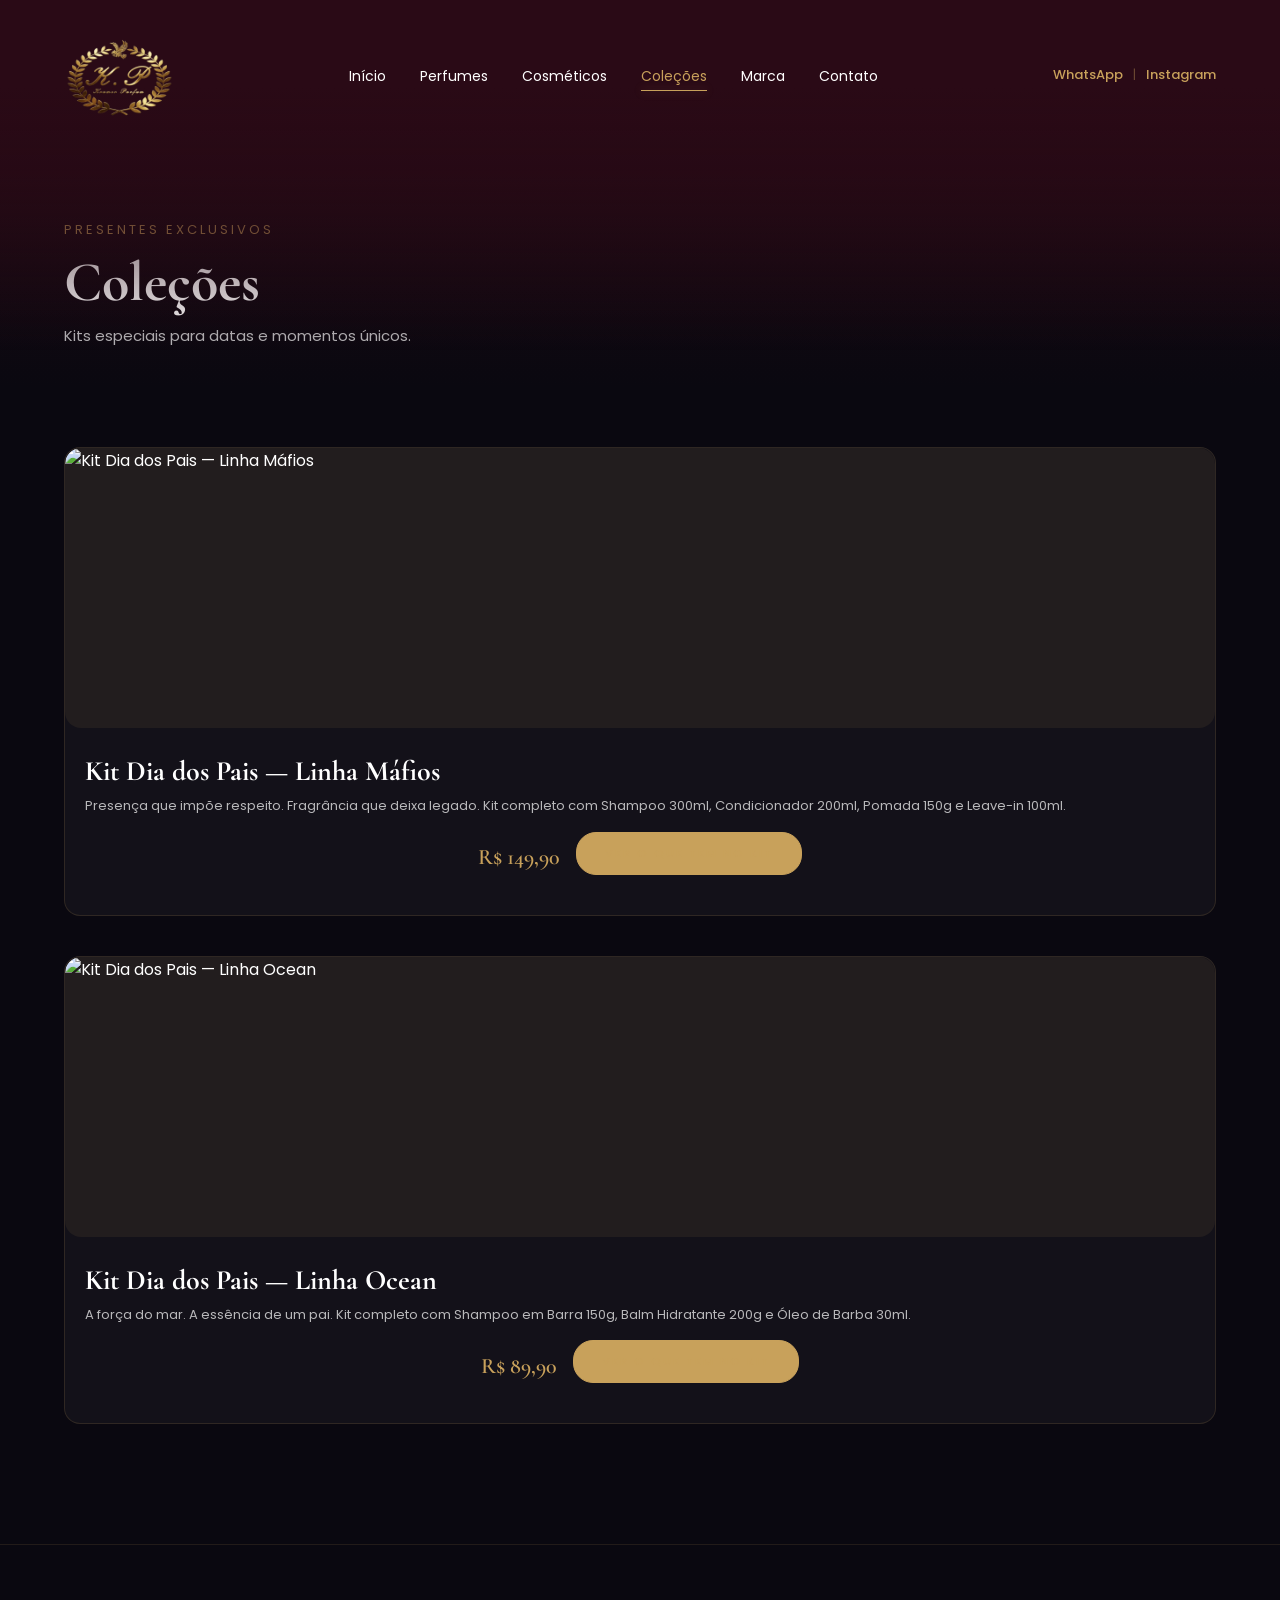
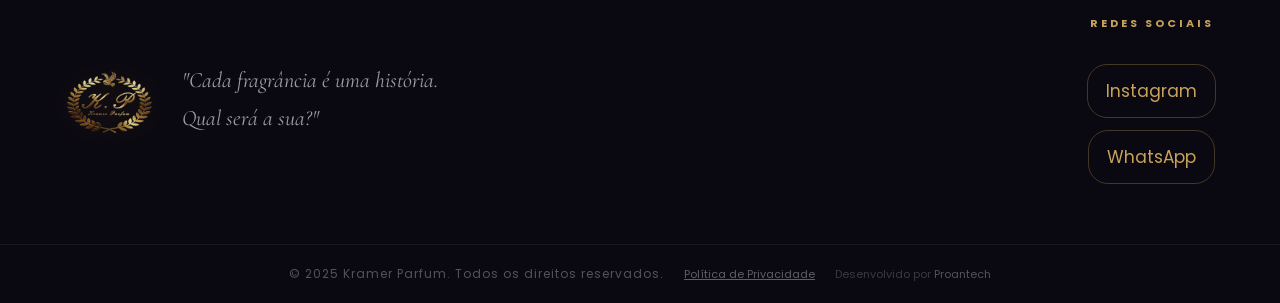
==== commit ee910d3a: "Update colecoes.html" ====
--- a/colecoes.html
+++ b/colecoes.html
@@ -6,7 +6,8 @@
     <meta name="viewport" content="width=device-width, initial-scale=1.0">
     <title>Coleções — Kramer Parfum</title>
     <link href="https://fonts.googleapis.com/css2?family=Poppins:wght@300;400;600&family=Cormorant+Garamond:wght@500;600&display=swap" rel="stylesheet">
-    <link rel="stylesheet" href="style.css?v=1.2">
+    <link rel="stylesheet" href="style.css?v=1.3">
+    <script src="config.js?v=1.1"></script>
 </head>
 <body data-page="colecoes">
 
@@ -22,7 +23,7 @@
             <a href="contato.html"    data-page="contato">Contato</a>
         </nav>
         <div class="header-social desktop-only">
-            <a href="https://wa.me/5500000000000" target="_blank">WhatsApp</a>
+            <a href="#" data-whatsapp target="_blank">WhatsApp</a>
             <span class="header-social-sep">|</span>
             <a href="https://instagram.com/kramerparfum" target="_blank">Instagram</a>
         </div>
@@ -43,7 +44,7 @@
         <a href="contato.html"    data-page="contato"    onclick="toggleMenu()">Contato</a>
     </nav>
     <div class="menu-mobile-social">
-        <a href="https://wa.me/5500000000000" target="_blank" class="menu-social-btn" title="WhatsApp">
+        <a href="#" data-whatsapp target="_blank" class="menu-social-btn" title="WhatsApp">
             <svg width="24" height="24" viewBox="0 0 24 24" fill="currentColor"><path d="M17.472 14.382c-.297-.149-1.758-.867-2.03-.967-.273-.099-.471-.148-.67.15-.197.297-.767.966-.94 1.164-.173.199-.347.223-.644.075-.297-.15-1.255-.463-2.39-1.475-.883-.788-1.48-1.761-1.653-2.059-.173-.297-.018-.458.13-.606.134-.133.298-.347.446-.52.149-.174.198-.298.298-.497.099-.198.05-.371-.025-.52-.075-.149-.669-1.612-.916-2.207-.242-.579-.487-.5-.669-.51-.173-.008-.371-.01-.57-.01-.198 0-.52.074-.792.372-.272.297-1.04 1.016-1.04 2.479 0 1.462 1.065 2.875 1.213 3.074.149.198 2.096 3.2 5.077 4.487.709.306 1.262.489 1.694.625.712.227 1.36.195 1.871.118.571-.085 1.758-.719 2.006-1.413.248-.694.248-1.289.173-1.413-.074-.124-.272-.198-.57-.347z"/><path d="M12 0C5.373 0 0 5.373 0 12c0 2.123.554 4.116 1.524 5.849L.057 23.487a.5.5 0 00.611.611l5.638-1.467A11.945 11.945 0 0012 24c6.627 0 12-5.373 12-12S18.627 0 12 0zm0 22c-1.885 0-3.65-.504-5.17-1.385l-.37-.217-3.835.997.997-3.835-.217-.37A9.944 9.944 0 012 12C2 6.477 6.477 2 12 2s10 4.477 10 10-4.477 10-10 10z"/></svg>
         </a>
         <a href="https://instagram.com/kramerparfum" target="_blank" class="menu-social-btn" title="Instagram">
@@ -67,40 +68,84 @@
 <div class="em-breve" id="emBreve" style="display:none">
     <h2>Em breve</h2>
     <p>Nossas coleções especiais estão sendo preparadas. Fique atento às novidades.</p>
-    <a href="https://wa.me/5500000000000" target="_blank" class="btn-whatsapp">Avisar quando chegar</a>
+    <a href="#" data-whatsapp target="_blank" class="btn-whatsapp">Avisar quando chegar</a>
 </div>
 
+<!-- POPUP DA COLEÇÃO -->
+<div class="showcase" id="showcaseColecao">
+    <div class="showcase-overlay" onclick="closeColecao()"></div>
+    <div class="showcase-content">
+        <button class="close" onclick="closeColecao()">×</button>
+        <div class="showcaseSwiper">
+            <img id="colecaoImagem" src="" alt="">
+        </div>
+        <div class="info">
+            <h2 id="colecaoNome">Kit</h2>
+            <p id="colecaoDesc"></p>
+
+            <div class="piramide">
+                <div class="piramide-titulo">O que vem no kit</div>
+                <ul class="colecao-itens" id="colecaoItens"></ul>
+            </div>
+
+            <div class="showcase-buttons">
+                <a id="colecaoWhatsapp" href="#" target="_blank" class="btn-comprar-ja">Comprar no WhatsApp</a>
+            </div>
+        </div>
+    </div>
+</div>
 
 <script>
-fetch('data/colecoes.json?v=1.2')
+let colecoesData = [];
+
+fetch('data/colecoes.json?v=1.3')
     .then(r => r.json())
     .then(colecoes => {
+        colecoesData = colecoes;
         if(!colecoes || colecoes.length === 0){
             document.getElementById('emBreve').style.display = 'block';
             return;
         }
         const grid = document.getElementById('colecoesGrid');
-        grid.innerHTML = colecoes.map(c => {
-            const msg = encodeURIComponent('Olá! Tenho interesse na ' + c.nome);
-            const wa  = 'https://wa.me/5500000000000?text=' + msg;
-            return `
-            <div class="produto-card colecao-card">
+        grid.innerHTML = colecoes.map(c => `
+            <div class="produto-card colecao-card" onclick="openColecao(${c.id})" style="cursor:pointer">
                 <img src="${c.imagem}" alt="${c.nome}" onerror="this.style.background='rgba(200,161,91,.08)';this.style.minHeight='280px'">
                 <div class="produto-info">
                     <h3>${c.nome}</h3>
                     <p>${c.descricao}</p>
                     <div class="colecao-footer">
                         <div class="produto-preco">${c.preco}</div>
-                        <a href="${wa}" target="_blank" class="btn-comprar-ja colecao-btn">Comprar no WhatsApp</a>
+                        <span class="btn-comprar-ja colecao-btn">Ver o que tem no kit</span>
                     </div>
                 </div>
-            </div>`;
-        }).join('');
+            </div>`
+        ).join('');
     })
     .catch(() => {
         document.getElementById('colecoesGrid').style.display = 'none';
         document.getElementById('emBreve').style.display = 'block';
     });
+
+function openColecao(id){
+    const c = colecoesData.find(x => x.id === id);
+    if(!c) return;
+
+    document.getElementById('colecaoNome').textContent = c.nome;
+    document.getElementById('colecaoDesc').textContent = c.descricao;
+    document.getElementById('colecaoImagem').src = c.imagem;
+    document.getElementById('colecaoImagem').alt = c.nome;
+
+    const itensEl = document.getElementById('colecaoItens');
+    itensEl.innerHTML = (c.itens || []).map(item => `<li>${item}</li>`).join('');
+
+    document.getElementById('colecaoWhatsapp').href = getWhatsAppLink('Olá! Tenho interesse na ' + (c.whatsapp || c.nome));
+
+    document.getElementById('showcaseColecao').classList.add('active');
+}
+
+function closeColecao(){
+    document.getElementById('showcaseColecao').classList.remove('active');
+}
 </script>
 
 <footer class="footer">
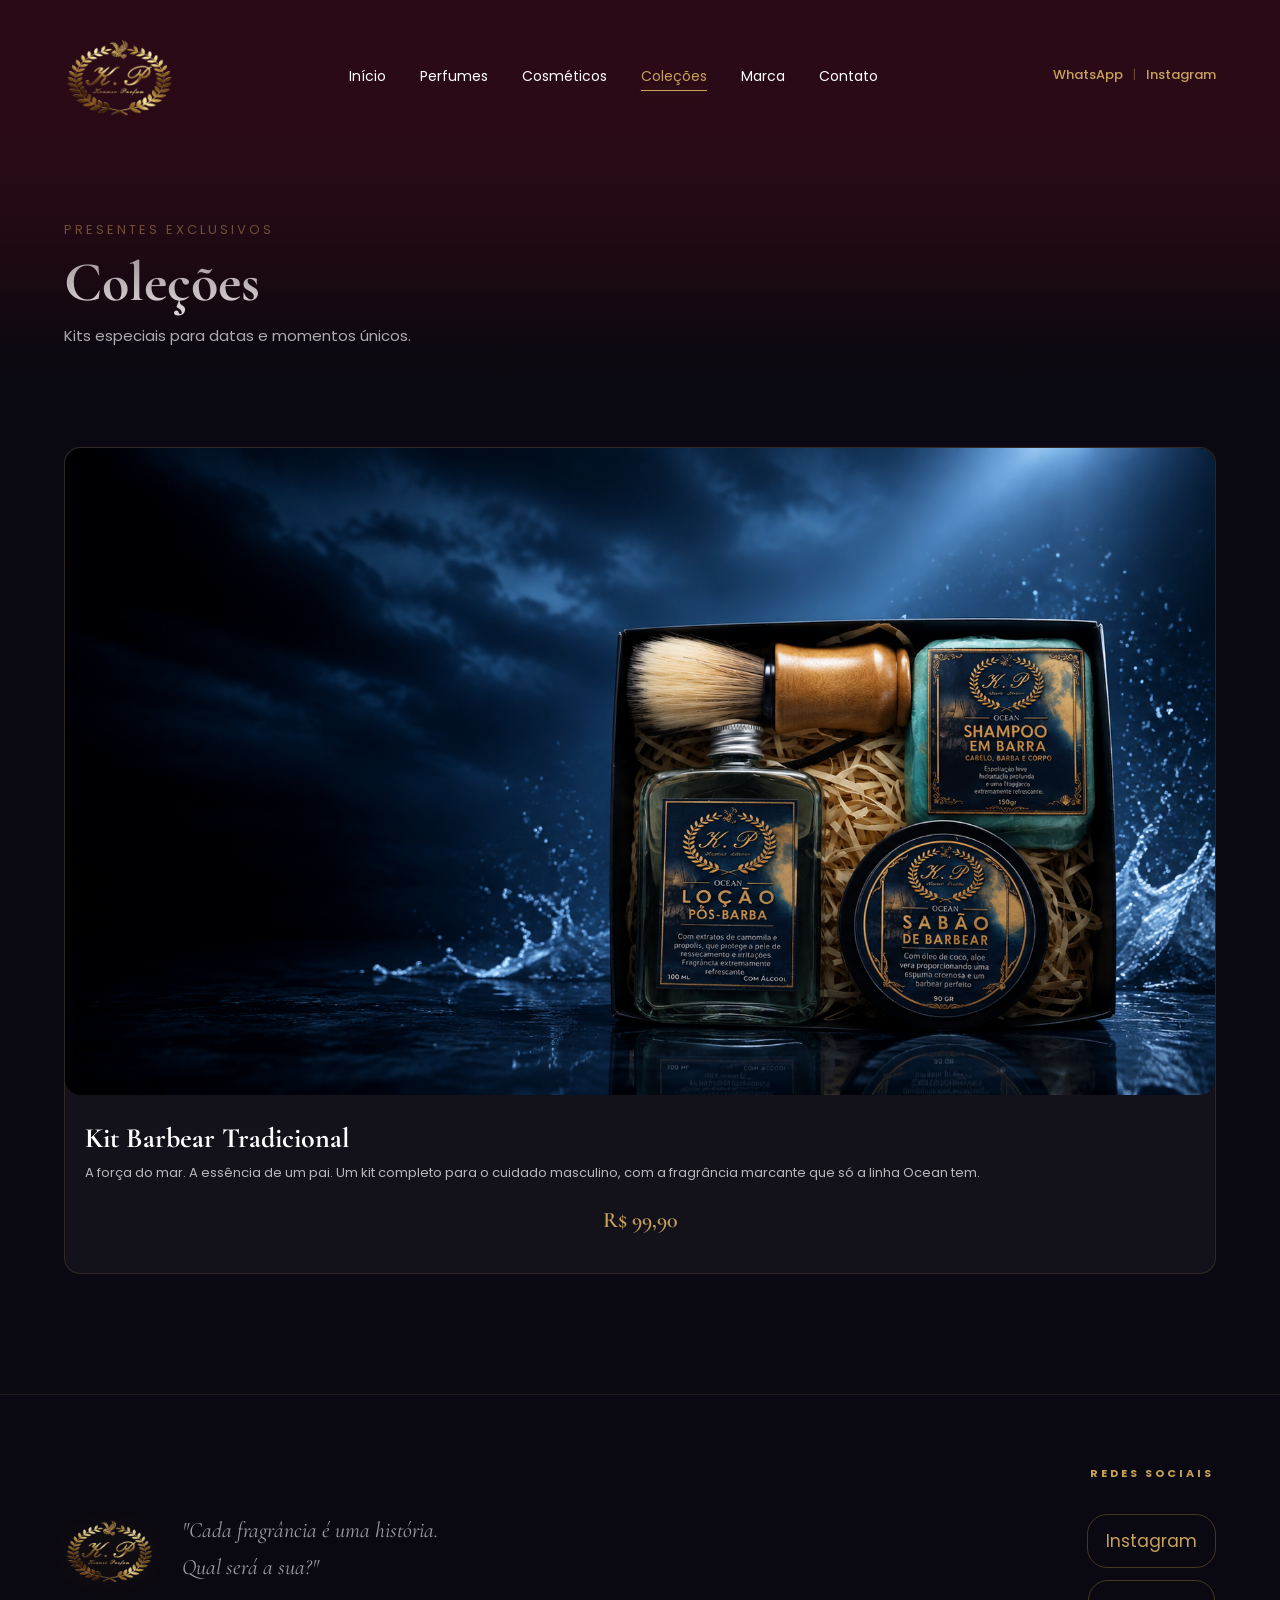
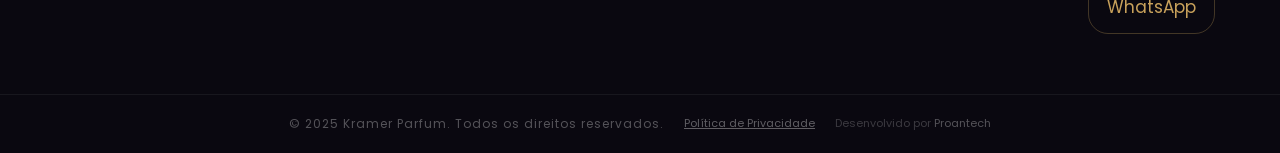
==== commit 9afb835f: "Update stylesheet version and implement scroll locking Updated stylesheet version and added scroll l" ====
--- a/colecoes.html
+++ b/colecoes.html
@@ -6,7 +6,7 @@
     <meta name="viewport" content="width=device-width, initial-scale=1.0">
     <title>Coleções — Kramer Parfum</title>
     <link href="https://fonts.googleapis.com/css2?family=Poppins:wght@300;400;600&family=Cormorant+Garamond:wght@500;600&display=swap" rel="stylesheet">
-    <link rel="stylesheet" href="style.css?v=1.3">
+    <link rel="stylesheet" href="style.css?v=1.5">
     <script src="config.js?v=1.1"></script>
 </head>
 <body data-page="colecoes">
@@ -115,7 +115,6 @@
                     <p>${c.descricao}</p>
                     <div class="colecao-footer">
                         <div class="produto-preco">${c.preco}</div>
-                        <span class="btn-comprar-ja colecao-btn">Ver o que tem no kit</span>
                     </div>
                 </div>
             </div>`
@@ -141,10 +140,27 @@
     document.getElementById('colecaoWhatsapp').href = getWhatsAppLink('Olá! Tenho interesse na ' + (c.whatsapp || c.nome));
 
     document.getElementById('showcaseColecao').classList.add('active');
+    lockScroll();
 }
 
 function closeColecao(){
     document.getElementById('showcaseColecao').classList.remove('active');
+    unlockScroll();
+}
+
+/* trava a página no lugar exato em que estava, sem deixar o fundo rolar */
+function lockScroll(){
+    const scrollY = window.scrollY;
+    document.body.style.top = `-${scrollY}px`;
+    document.body.dataset.scrollY = scrollY;
+    document.body.classList.add('popup-open');
+}
+
+function unlockScroll(){
+    const scrollY = parseInt(document.body.dataset.scrollY || '0');
+    document.body.classList.remove('popup-open');
+    document.body.style.top = '';
+    window.scrollTo(0, scrollY);
 }
 </script>
 
--- a/style.css
+++ b/style.css
@@ -8,6 +8,15 @@
 body{
     background:#0a0810;
     color:#fff;
+}
+
+/* trava o scroll da página por trás quando um popup (showcase) está aberto
+   (usa position:fixed em vez de só overflow:hidden porque overflow sozinho
+   não segura o scroll por toque em vários navegadores mobile, ex. iOS) */
+body.popup-open{
+    position:fixed;
+    width:100%;
+    overflow:hidden;
 }
 
 /* =========================
@@ -1759,6 +1768,36 @@
     }
 }
 
+/* =========================
+LISTA DE ITENS DO KIT - POPUP DE COLEÇÃO
+========================= */
+.colecao-itens{
+    list-style:none;
+    display:flex;
+    flex-direction:column;
+    gap:8px;
+    padding:0;
+    margin:0;
+}
+
+.colecao-itens li{
+    position:relative;
+    padding:10px 14px 10px 30px;
+    background:rgba(200,161,91,.08);
+    border-left:3px solid #C8A15B;
+    border-radius:8px;
+    font-size:14px;
+    opacity:.9;
+}
+
+.colecao-itens li::before{
+    content:"✦";
+    position:absolute;
+    left:12px;
+    color:#C8A15B;
+    font-size:12px;
+}
+
 /* botão Ver Contratipos fora do hero */
 .perfumes-actions{
     display:flex;
@@ -1888,4 +1927,4 @@
         width:100%;
         text-align:center;
     }
-}+}
